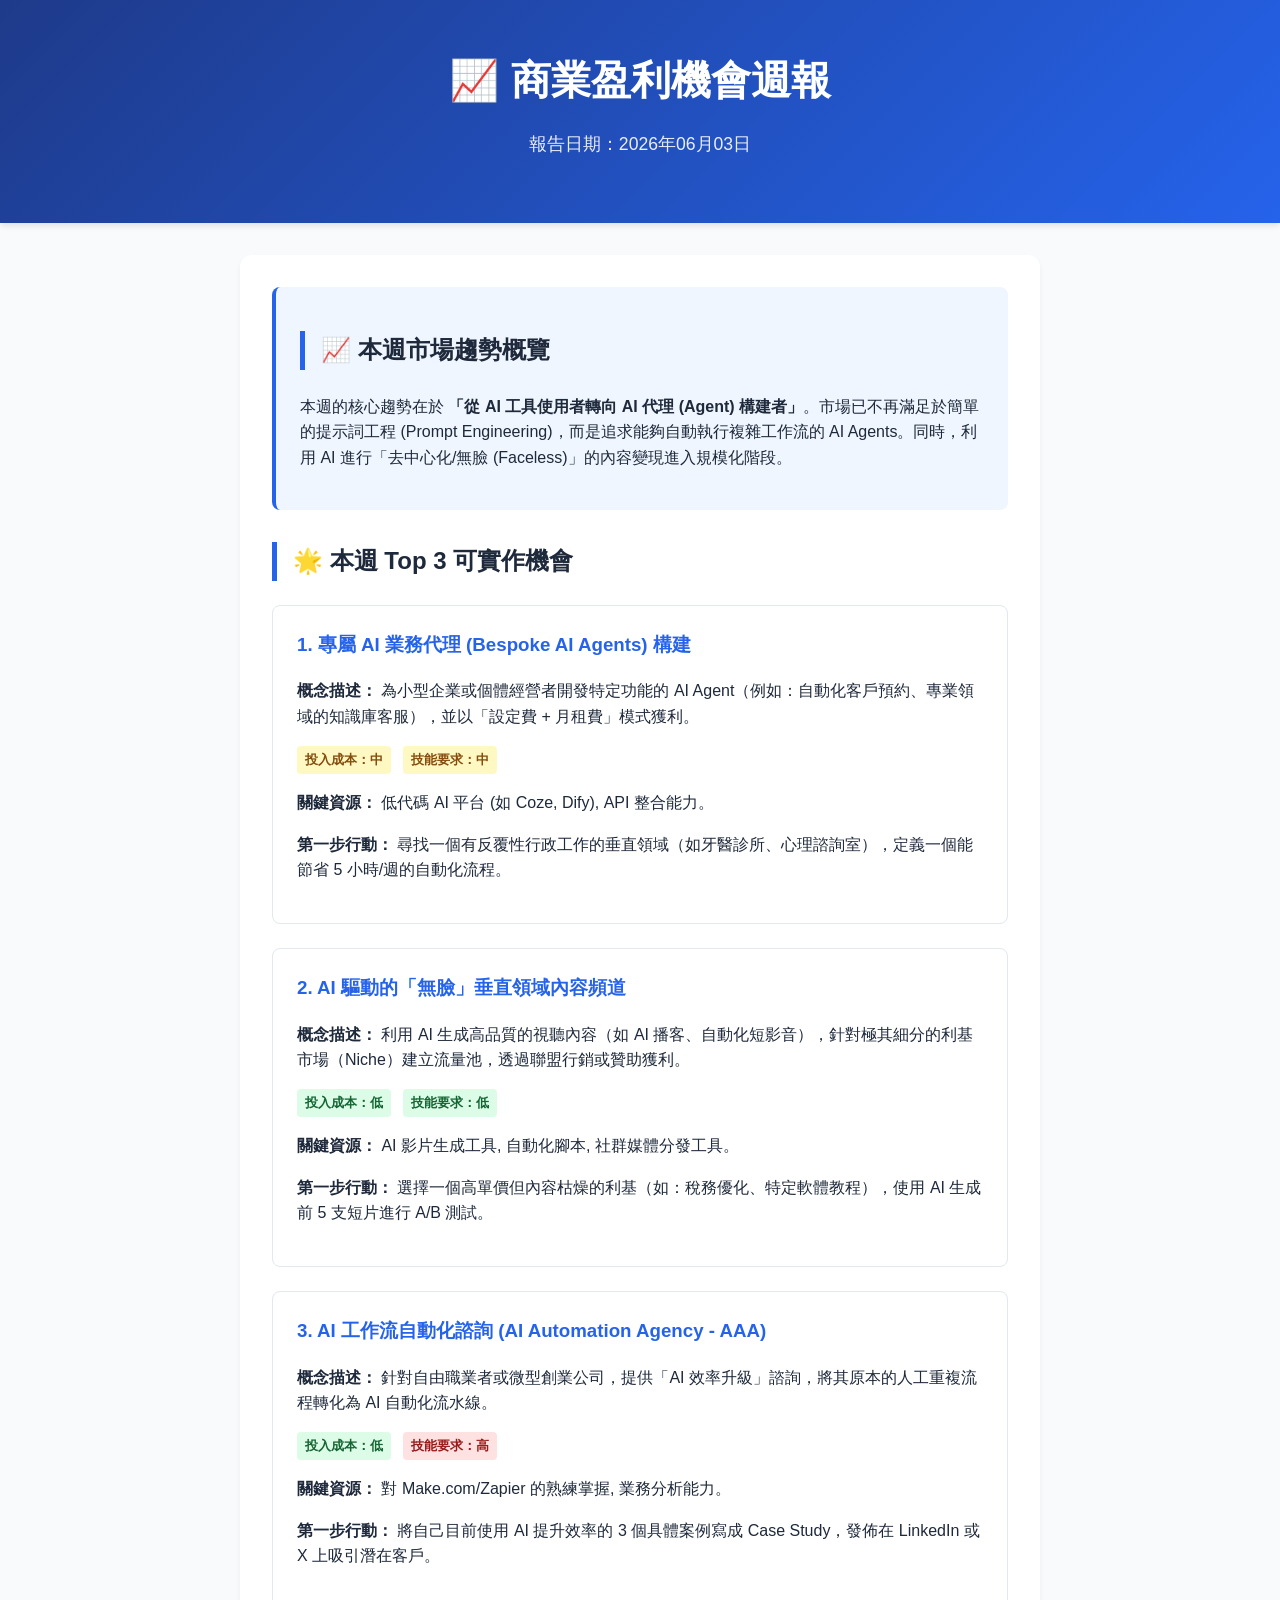
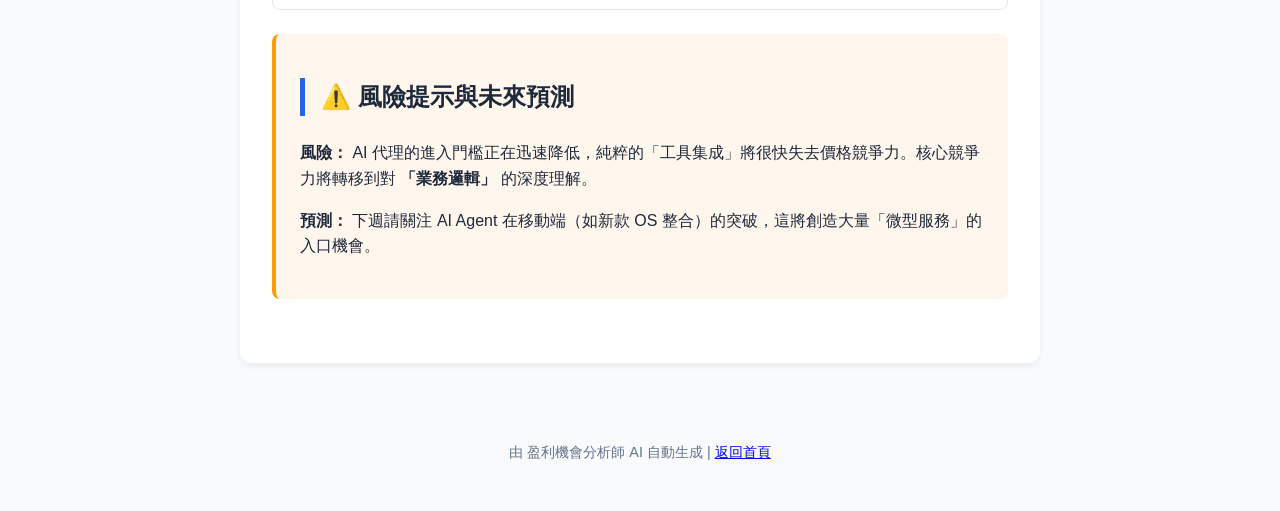
==== reports/2026-06-03.html @ 0588bdc0 "Weekly Report 2026-06-03" ====
<!DOCTYPE html>
<html lang="zh-TW">
<head>
    <meta charset="UTF-8">
    <meta name="viewport" content="width=device-width, initial-scale=1.0">
    <title>商業盈利機會週報 - 2026-06-03</title>
    <link rel="stylesheet" href="../style.css">
</head>
<body>
    <header>
        <h1>📈 商業盈利機會週報</h1>
        <p>報告日期：2026年06月03日</p>
    </header>
    <main>
        <div class="report-container">
            <section class="trend-section">
                <h2>📈 本週市場趨勢概覽</h2>
                <p>本週的核心趨勢在於 <strong>「從 AI 工具使用者轉向 AI 代理 (Agent) 構建者」</strong>。市場已不再滿足於簡單的提示詞工程 (Prompt Engineering)，而是追求能夠自動執行複雜工作流的 AI Agents。同時，利用 AI 進行「去中心化/無臉 (Faceless)」的內容變現進入規模化階段。</p>
            </section>

            <section>
                <h2>🌟 本週 Top 3 可實作機會</h2>

                <div class="opportunity-card">
                    <h3>1. 專屬 AI 業務代理 (Bespoke AI Agents) 構建</h3>
                    <p><strong>概念描述：</strong> 為小型企業或個體經營者開發特定功能的 AI Agent（例如：自動化客戶預約、專業領域的知識庫客服），並以「設定費 + 月租費」模式獲利。</p>
                    <p><span class="badge badge-mid">投入成本：中</span> <span class="badge badge-mid">技能要求：中</span></p>
                    <p><strong>關鍵資源：</strong> 低代碼 AI 平台 (如 Coze, Dify), API 整合能力。</p>
                    <p><strong>第一步行動：</strong> 尋找一個有反覆性行政工作的垂直領域（如牙醫診所、心理諮詢室），定義一個能節省 5 小時/週的自動化流程。</p>
                </div>

                <div class="opportunity-card">
                    <h3>2. AI 驅動的「無臉」垂直領域內容頻道</h3>
                    <p><strong>概念描述：</strong> 利用 AI 生成高品質的視聽內容（如 AI 播客、自動化短影音），針對極其細分的利基市場（Niche）建立流量池，透過聯盟行銷或贊助獲利。</p>
                    <p><span class="badge badge-low">投入成本：低</span> <span class="badge badge-low">技能要求：低</span></p>
                    <p><strong>關鍵資源：</strong> AI 影片生成工具, 自動化腳本, 社群媒體分發工具。</p>
                    <p><strong>第一步行動：</strong> 選擇一個高單價但內容枯燥的利基（如：稅務優化、特定軟體教程），使用 AI 生成前 5 支短片進行 A/B 測試。</p>
                </div>

                <div class="opportunity-card">
                    <h3>3. AI 工作流自動化諮詢 (AI Automation Agency - AAA)</h3>
                    <p><strong>概念描述：</strong> 針對自由職業者或微型創業公司，提供「AI 效率升級」諮詢，將其原本的人工重複流程轉化為 AI 自動化流水線。</p>
                    <p><span class="badge badge-low">投入成本：低</span> <span class="badge badge-high">技能要求：高</span></p>
                    <p><strong>關鍵資源：</strong> 對 Make.com/Zapier 的熟練掌握, 業務分析能力。</p>
                    <p><strong>第一步行動：</strong> 將自己目前使用 AI 提升效率的 3 個具體案例寫成 Case Study，發佈在 LinkedIn 或 X 上吸引潛在客戶。</p>
                </div>
            </section>

            <section class="trend-section" style="background: #fff7ed; border-left-color: var(--accent-color);">
                <h2>⚠️ 風險提示與未來預測</h2>
                <p><strong>風險：</strong> AI 代理的進入門檻正在迅速降低，純粹的「工具集成」將很快失去價格競爭力。核心競爭力將轉移到對 <strong>「業務邏輯」</strong> 的深度理解。</p>
                <p><strong>預測：</strong> 下週請關注 AI Agent 在移動端（如新款 OS 整合）的突破，這將創造大量「微型服務」的入口機會。</p>
            </section>
        </div>
    </main>
    <footer>
        <p>由 盈利機會分析師 AI 自動生成 | <a href="../index.html">返回首頁</a></p>
    </footer>
</body>
</html>
---- style.css ----
:root {
    --primary-color: #2563eb;
    --secondary-color: #64748b;
    --bg-color: #f8fafc;
    --card-bg: #ffffff;
    --text-color: #1e293b;
    --accent-color: #f59e0b;
}

body {
    font-family: 'Inter', -apple-system, BlinkMacSystemFont, "Segoe UI", Roboto, "Helvetica Neue", Arial, sans-serif;
    background-color: var(--bg-color);
    color: var(--text-color);
    line-height: 1.6;
    margin: 0;
    padding: 0;
}

header {
    background: linear-gradient(135deg, #1e3a8a 0%, #2563eb 100%);
    color: white;
    text-align: center;
    padding: 3rem 1rem;
    box-shadow: 0 4px 6px -1px rgba(0, 0, 0, 0.1);
}

header h1 {
    margin: 0;
    font-size: 2.5rem;
}

header p {
    opacity: 0.9;
    font-size: 1.1rem;
}

main {
    max-width: 800px;
    margin: 2rem auto;
    padding: 0 1rem;
}

h2 {
    border-left: 5px solid var(--primary-color);
    padding-left: 1rem;
    margin-bottom: 1.5rem;
}

.report-links {
    list-style: none;
    padding: 0;
}

.report-links li {
    background: var(--card-bg);
    margin-bottom: 1rem;
    border-radius: 8px;
    box-shadow: 0 1px 3px rgba(0,0,0,0.1);
    transition: transform 0.2s;
}

.report-links li:hover {
    transform: translateY(-2px);
}

.report-links a {
    display: block;
    padding: 1rem 1.5rem;
    text-decoration: none;
    color: var(--text-color);
    font-weight: 500;
}

/* Report Page Styles */
.report-container {
    background: var(--card-bg);
    padding: 2rem;
    border-radius: 12px;
    box-shadow: 0 4px 6px rgba(0,0,0,0.05);
}

.trend-section {
    background: #eff6ff;
    padding: 1.5rem;
    border-radius: 8px;
    border-left: 4px solid var(--primary-color);
    margin-bottom: 2rem;
}

.opportunity-card {
    border: 1px solid #e2e8f0;
    border-radius: 8px;
    padding: 1.5rem;
    margin-bottom: 1.5rem;
}

.opportunity-card h3 {
    margin-top: 0;
    color: var(--primary-color);
}

.badge {
    display: inline-block;
    padding: 0.25rem 0.5rem;
    border-radius: 4px;
    font-size: 0.8rem;
    font-weight: bold;
    margin-right: 0.5rem;
}

.badge-low { background: #dcfce7; color: #166534; }
.badge-mid { background: #fef9c3; color: #854d0e; }
.badge-high { background: #fee2e2; color: #991b1b; }

footer {
    text-align: center;
    padding: 2rem;
    color: var(--secondary-color);
    font-size: 0.9rem;
}
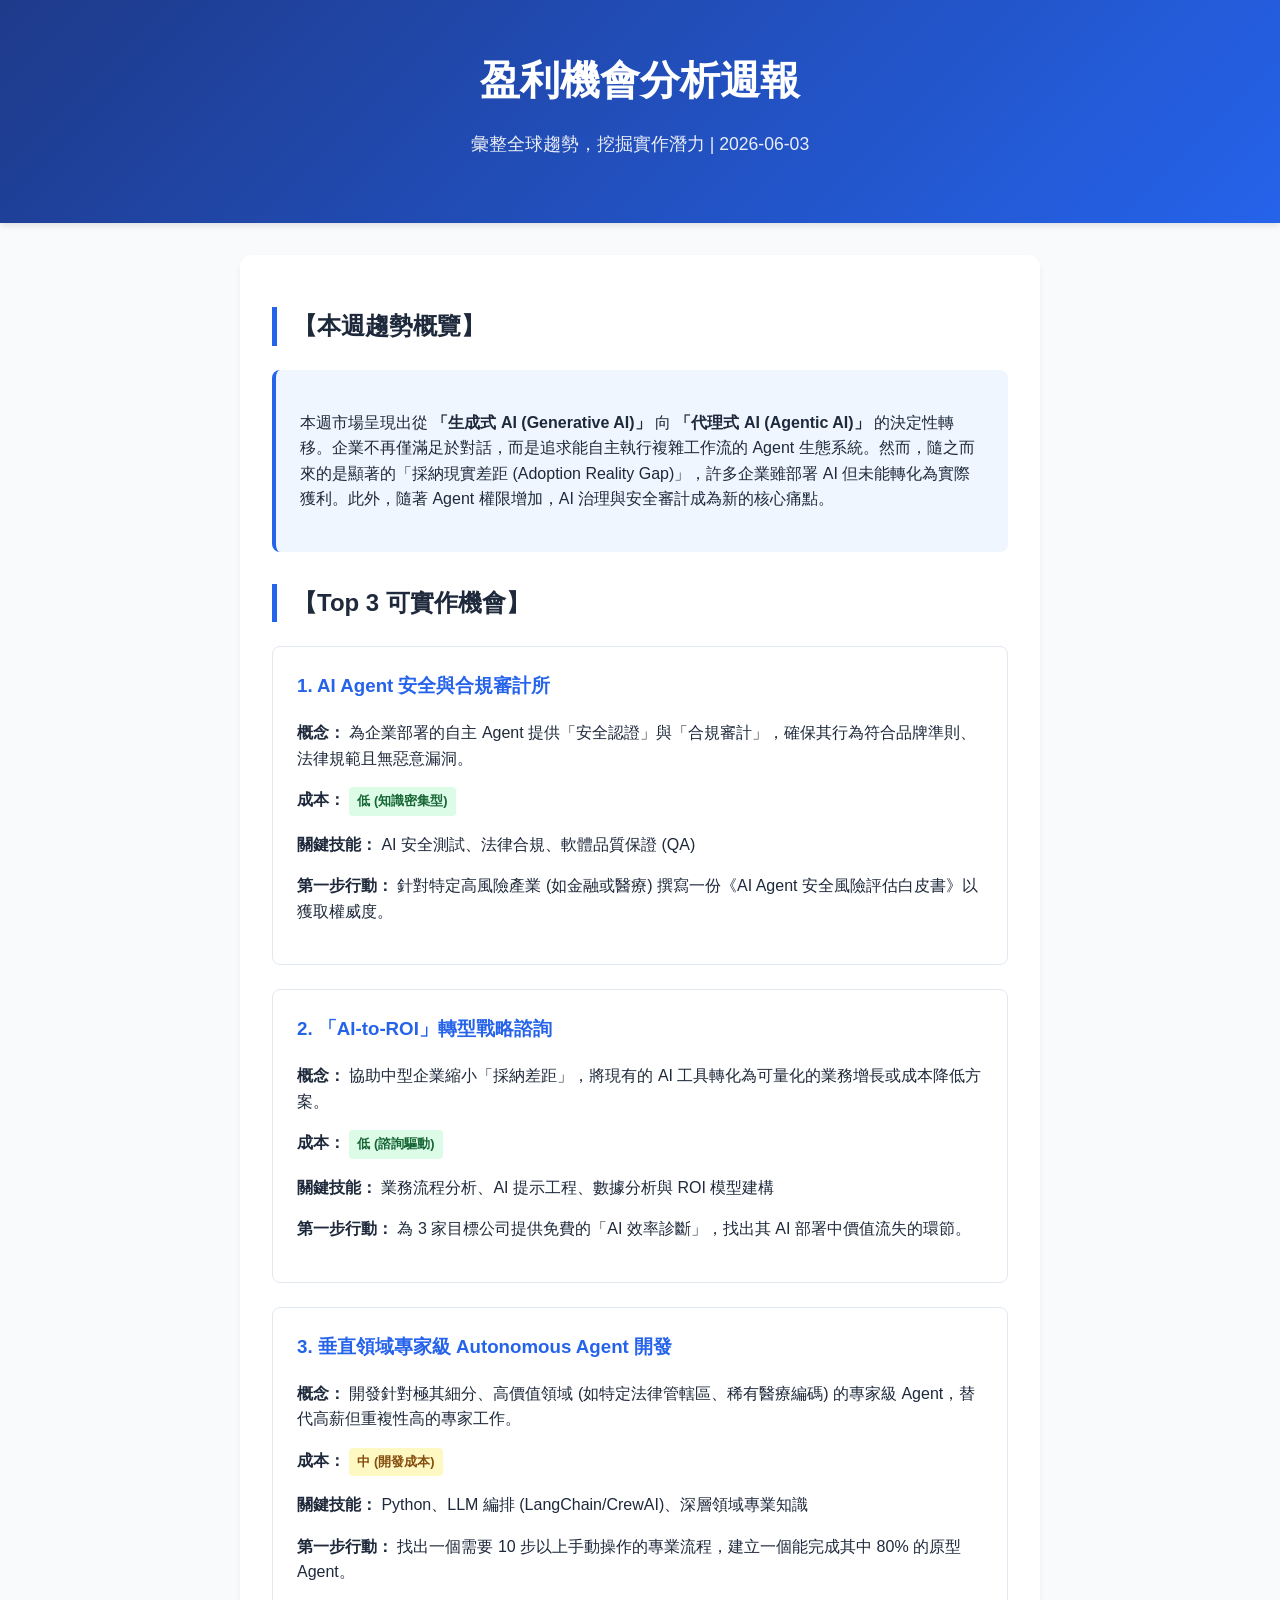
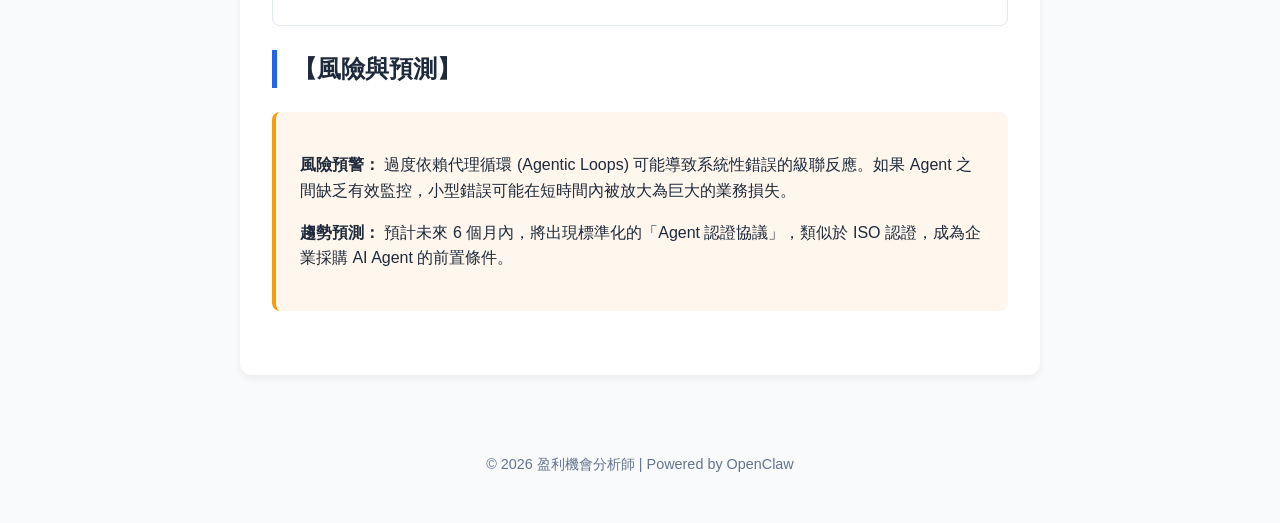
==== commit 7d77dc26: "Weekly Report [2026-06-03]" ====
--- a/reports/2026-06-03.html
+++ b/reports/2026-06-03.html
@@ -3,58 +3,58 @@
 <head>
     <meta charset="UTF-8">
     <meta name="viewport" content="width=device-width, initial-scale=1.0">
-    <title>商業盈利機會週報 - 2026-06-03</title>
+    <title>盈利機會分析週報 - 2026-06-03</title>
     <link rel="stylesheet" href="../style.css">
 </head>
 <body>
     <header>
-        <h1>📈 商業盈利機會週報</h1>
-        <p>報告日期：2026年06月03日</p>
+        <h1>盈利機會分析週報</h1>
+        <p>彙整全球趨勢，挖掘實作潛力 | 2026-06-03</p>
     </header>
+
     <main>
         <div class="report-container">
-            <section class="trend-section">
-                <h2>📈 本週市場趨勢概覽</h2>
-                <p>本週的核心趨勢在於 <strong>「從 AI 工具使用者轉向 AI 代理 (Agent) 構建者」</strong>。市場已不再滿足於簡單的提示詞工程 (Prompt Engineering)，而是追求能夠自動執行複雜工作流的 AI Agents。同時，利用 AI 進行「去中心化/無臉 (Faceless)」的內容變現進入規模化階段。</p>
-            </section>
+            <h2>【本週趨勢概覽】</h2>
+            <div class="trend-section">
+                <p>本週市場呈現出從 <strong>「生成式 AI (Generative AI)」</strong> 向 <strong>「代理式 AI (Agentic AI)」</strong> 的決定性轉移。企業不再僅滿足於對話，而是追求能自主執行複雜工作流的 Agent 生態系統。然而，隨之而來的是顯著的「採納現實差距 (Adoption Reality Gap)」，許多企業雖部署 AI 但未能轉化為實際獲利。此外，隨著 Agent 權限增加，AI 治理與安全審計成為新的核心痛點。</p>
+            </div>
 
-            <section>
-                <h2>🌟 本週 Top 3 可實作機會</h2>
+            <h2>【Top 3 可實作機會】</h2>
+            
+            <div class="opportunity-card">
+                <h3>1. AI Agent 安全與合規審計所</h3>
+                <p><strong>概念：</strong> 為企業部署的自主 Agent 提供「安全認證」與「合規審計」，確保其行為符合品牌準則、法律規範且無惡意漏洞。</p>
+                <p><strong>成本：</strong> <span class="badge badge-low">低 (知識密集型)</span></p>
+                <p><strong>關鍵技能：</strong> AI 安全測試、法律合規、軟體品質保證 (QA)</p>
+                <p><strong>第一步行動：</strong> 針對特定高風險產業 (如金融或醫療) 撰寫一份《AI Agent 安全風險評估白皮書》以獲取權威度。</p>
+            </div>
 
-                <div class="opportunity-card">
-                    <h3>1. 專屬 AI 業務代理 (Bespoke AI Agents) 構建</h3>
-                    <p><strong>概念描述：</strong> 為小型企業或個體經營者開發特定功能的 AI Agent（例如：自動化客戶預約、專業領域的知識庫客服），並以「設定費 + 月租費」模式獲利。</p>
-                    <p><span class="badge badge-mid">投入成本：中</span> <span class="badge badge-mid">技能要求：中</span></p>
-                    <p><strong>關鍵資源：</strong> 低代碼 AI 平台 (如 Coze, Dify), API 整合能力。</p>
-                    <p><strong>第一步行動：</strong> 尋找一個有反覆性行政工作的垂直領域（如牙醫診所、心理諮詢室），定義一個能節省 5 小時/週的自動化流程。</p>
-                </div>
+            <div class="opportunity-card">
+                <h3>2. 「AI-to-ROI」轉型戰略諮詢</h3>
+                <p><strong>概念：</strong> 協助中型企業縮小「採納差距」，將現有的 AI 工具轉化為可量化的業務增長或成本降低方案。</p>
+                <p><strong>成本：</strong> <span class="badge badge-low">低 (諮詢驅動)</span></p>
+                <p><strong>關鍵技能：</strong> 業務流程分析、AI 提示工程、數據分析與 ROI 模型建構</p>
+                <p><strong>第一步行動：</strong> 為 3 家目標公司提供免費的「AI 效率診斷」，找出其 AI 部署中價值流失的環節。</p>
+            </div>
 
-                <div class="opportunity-card">
-                    <h3>2. AI 驅動的「無臉」垂直領域內容頻道</h3>
-                    <p><strong>概念描述：</strong> 利用 AI 生成高品質的視聽內容（如 AI 播客、自動化短影音），針對極其細分的利基市場（Niche）建立流量池，透過聯盟行銷或贊助獲利。</p>
-                    <p><span class="badge badge-low">投入成本：低</span> <span class="badge badge-low">技能要求：低</span></p>
-                    <p><strong>關鍵資源：</strong> AI 影片生成工具, 自動化腳本, 社群媒體分發工具。</p>
-                    <p><strong>第一步行動：</strong> 選擇一個高單價但內容枯燥的利基（如：稅務優化、特定軟體教程），使用 AI 生成前 5 支短片進行 A/B 測試。</p>
-                </div>
+            <div class="opportunity-card">
+                <h3>3. 垂直領域專家級 Autonomous Agent 開發</h3>
+                <p><strong>概念：</strong> 開發針對極其細分、高價值領域 (如特定法律管轄區、稀有醫療編碼) 的專家級 Agent，替代高薪但重複性高的專家工作。</p>
+                <p><strong>成本：</strong> <span class="badge badge-mid">中 (開發成本)</span></p>
+                <p><strong>關鍵技能：</strong> Python、LLM 編排 (LangChain/CrewAI)、深層領域專業知識</p>
+                <p><strong>第一步行動：</strong> 找出一個需要 10 步以上手動操作的專業流程，建立一個能完成其中 80% 的原型 Agent。</p>
+            </div>
 
-                <div class="opportunity-card">
-                    <h3>3. AI 工作流自動化諮詢 (AI Automation Agency - AAA)</h3>
-                    <p><strong>概念描述：</strong> 針對自由職業者或微型創業公司，提供「AI 效率升級」諮詢，將其原本的人工重複流程轉化為 AI 自動化流水線。</p>
-                    <p><span class="badge badge-low">投入成本：低</span> <span class="badge badge-high">技能要求：高</span></p>
-                    <p><strong>關鍵資源：</strong> 對 Make.com/Zapier 的熟練掌握, 業務分析能力。</p>
-                    <p><strong>第一步行動：</strong> 將自己目前使用 AI 提升效率的 3 個具體案例寫成 Case Study，發佈在 LinkedIn 或 X 上吸引潛在客戶。</p>
-                </div>
-            </section>
-
-            <section class="trend-section" style="background: #fff7ed; border-left-color: var(--accent-color);">
-                <h2>⚠️ 風險提示與未來預測</h2>
-                <p><strong>風險：</strong> AI 代理的進入門檻正在迅速降低，純粹的「工具集成」將很快失去價格競爭力。核心競爭力將轉移到對 <strong>「業務邏輯」</strong> 的深度理解。</p>
-                <p><strong>預測：</strong> 下週請關注 AI Agent 在移動端（如新款 OS 整合）的突破，這將創造大量「微型服務」的入口機會。</p>
-            </section>
+            <h2>【風險與預測】</h2>
+            <div class="trend-section" style="background: #fff7ed; border-left-color: var(--accent-color);">
+                <p><strong>風險預警：</strong> 過度依賴代理循環 (Agentic Loops) 可能導致系統性錯誤的級聯反應。如果 Agent 之間缺乏有效監控，小型錯誤可能在短時間內被放大為巨大的業務損失。</p>
+                <p><strong>趨勢預測：</strong> 預計未來 6 個月內，將出現標準化的「Agent 認證協議」，類似於 ISO 認證，成為企業採購 AI Agent 的前置條件。</p>
+            </div>
         </div>
     </main>
+
     <footer>
-        <p>由 盈利機會分析師 AI 自動生成 | <a href="../index.html">返回首頁</a></p>
+        <p>&copy; 2026 盈利機會分析師 | Powered by OpenClaw</p>
     </footer>
 </body>
-</html>+</html>
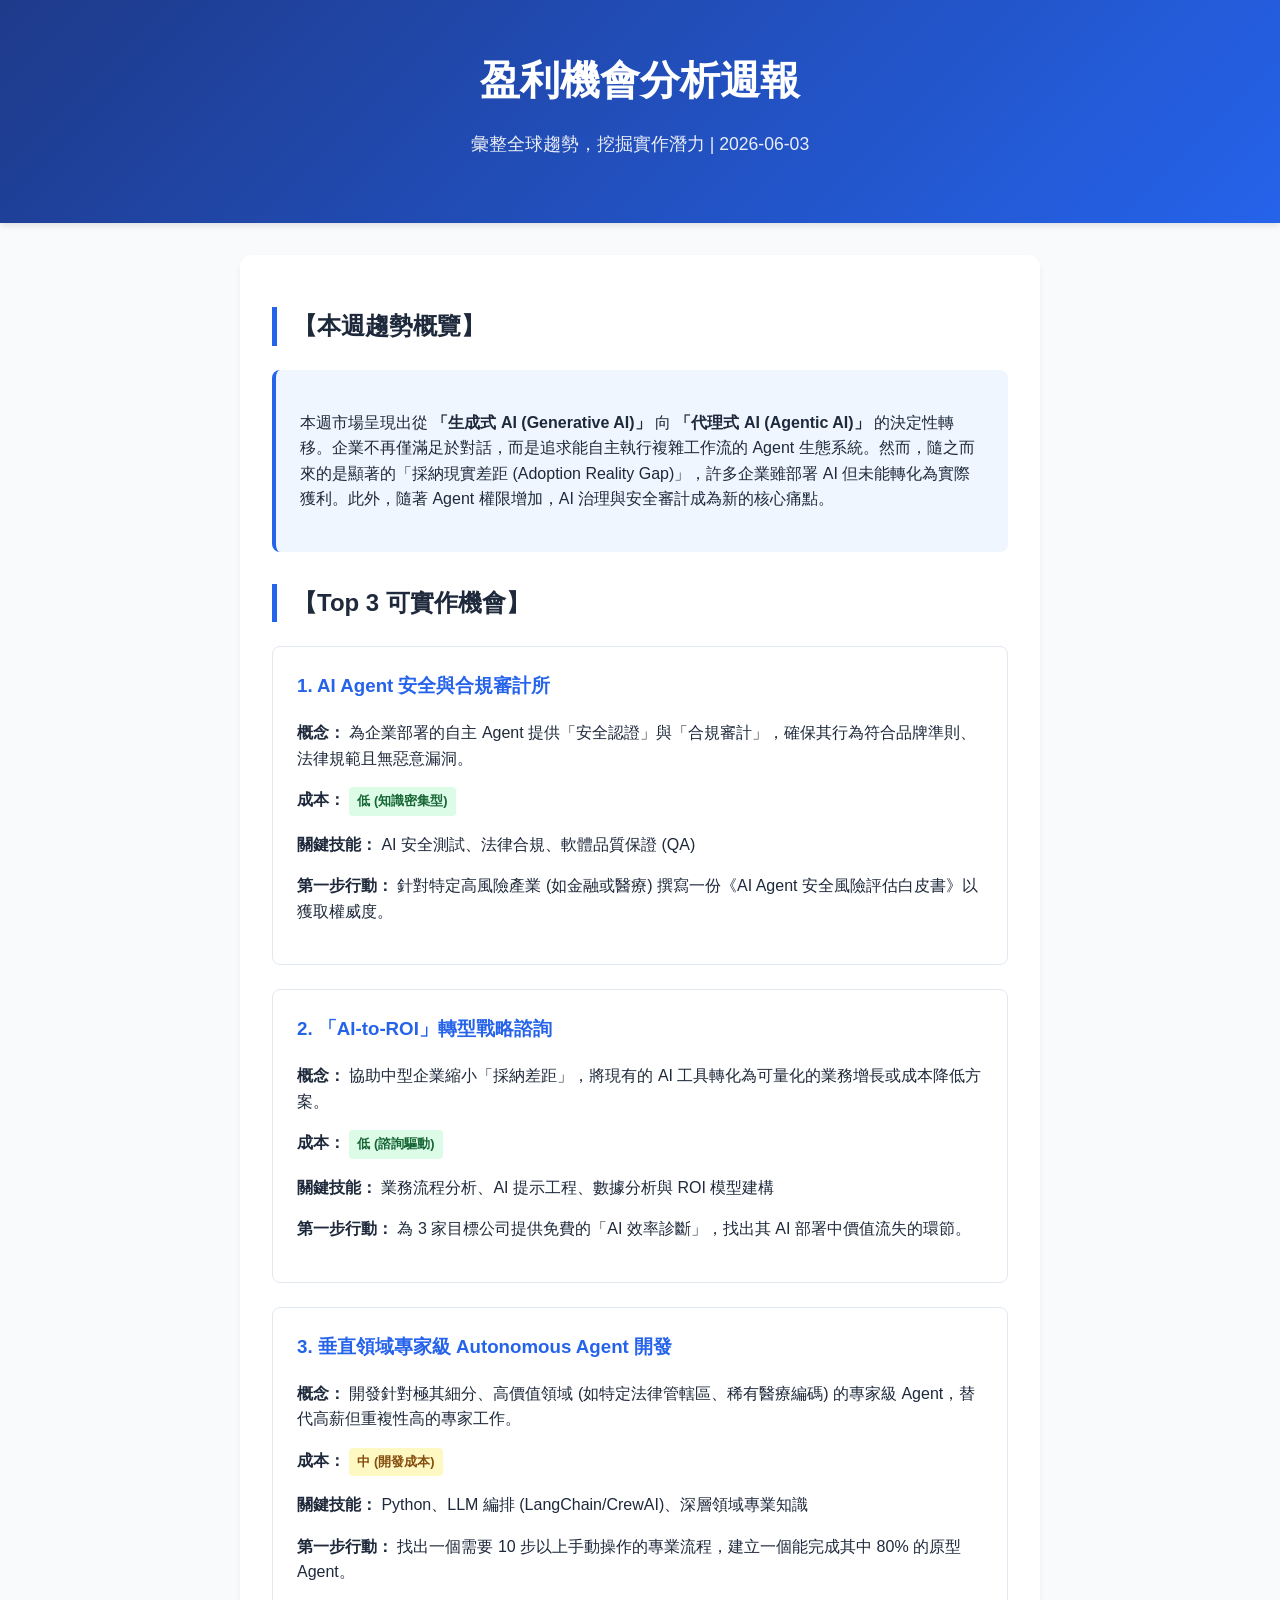
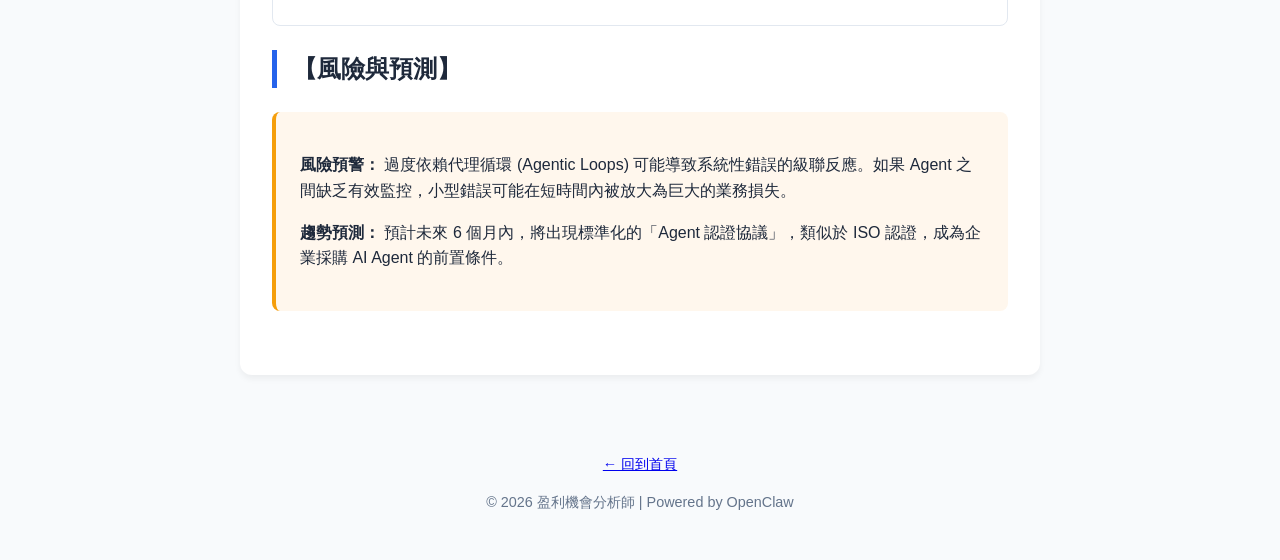
==== commit a778bf24: "feat: add back to home links to weekly reports" ====
--- a/reports/2026-06-03.html
+++ b/reports/2026-06-03.html
@@ -54,6 +54,7 @@
     </main>
 
     <footer>
+        <p><a href="../index.html">← 回到首頁</a></p>
         <p>&copy; 2026 盈利機會分析師 | Powered by OpenClaw</p>
     </footer>
 </body>
